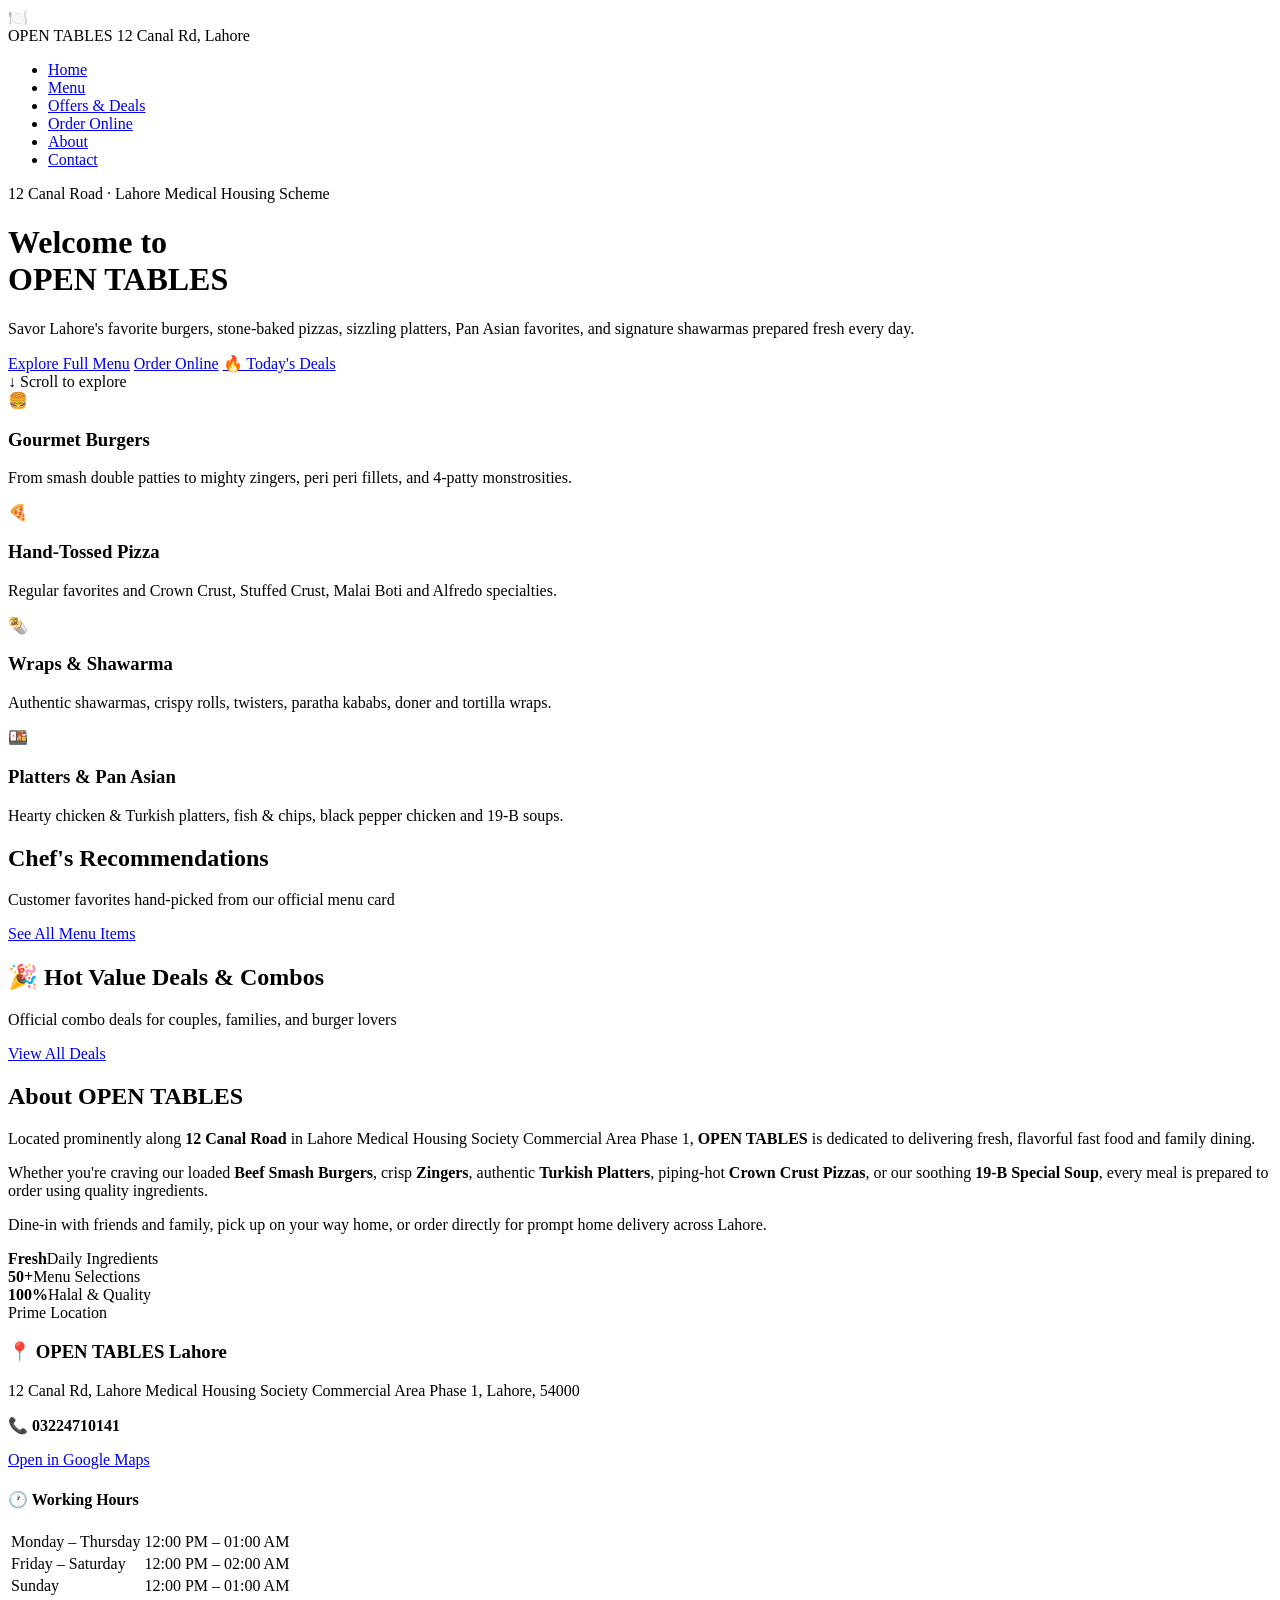
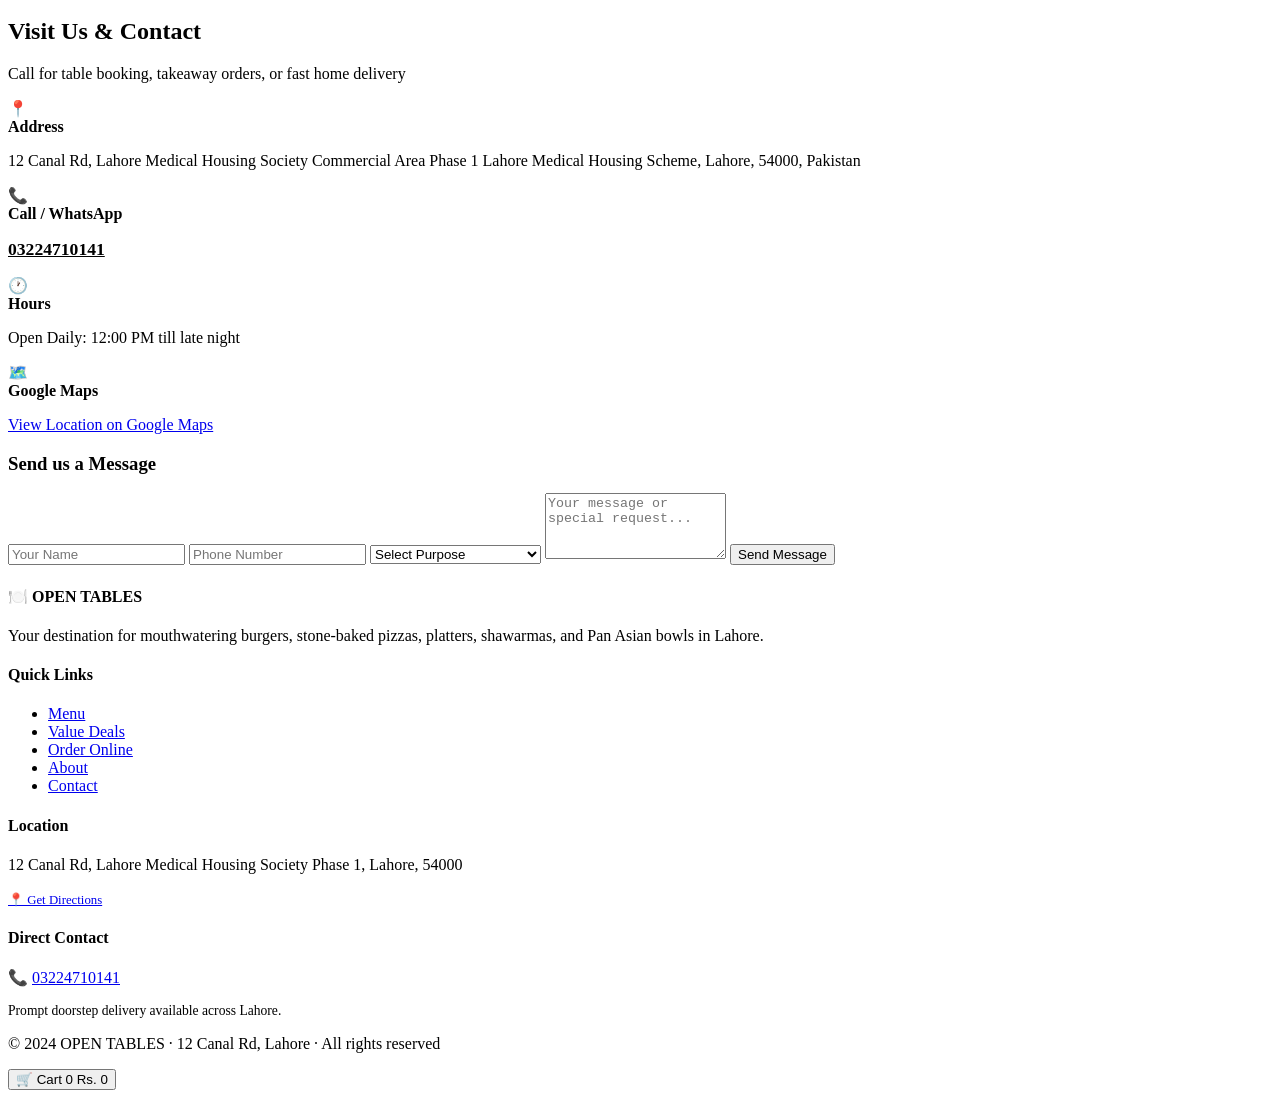
==== index.html @ c52679f9 "Add files via upload" ====
<!DOCTYPE html>
<html lang="en">
<head>
  <meta charset="UTF-8" />
  <meta name="viewport" content="width=device-width, initial-scale=1.0" />
  <title>OPEN TABLES – 12 Canal Rd, Lahore</title>
  <link rel="stylesheet" href="css/style.css" />
  <link rel="preconnect" href="https://fonts.googleapis.com" />
  <link href="https://fonts.googleapis.com/css2?family=Playfair+Display:wght@400;700&family=Lato:wght@300;400;700&display=swap" rel="stylesheet" />
</head>
<body>

<!-- ===== NAVBAR ===== -->
<nav class="navbar" id="navbar">
  <div class="nav-brand">
    <span class="brand-logo">🍽️</span>
    <div>
      <span class="brand-name">OPEN TABLES</span>
      <span class="brand-tagline">12 Canal Rd, Lahore</span>
    </div>
  </div>
  <ul class="nav-links" id="navLinks">
    <li><a href="index.html" class="active">Home</a></li>
    <li><a href="menu.html">Menu</a></li>
    <li><a href="offers.html">Offers & Deals</a></li>
    <li><a href="order.html">Order Online</a></li>
    <li><a href="#about">About</a></li>
    <li><a href="#contact">Contact</a></li>
  </ul>
</nav>

<!-- ===== HERO ===== -->
<header class="hero" id="home">
  <div class="hero-overlay"></div>
  <div class="hero-content">
    <p class="hero-subtitle">12 Canal Road · Lahore Medical Housing Scheme</p>
    <h1 class="hero-title">Welcome to<br/><span>OPEN TABLES</span></h1>
    <p class="hero-desc">Savor Lahore's favorite burgers, stone-baked pizzas, sizzling platters, Pan Asian favorites, and signature shawarmas prepared fresh every day.</p>
    <div class="hero-btns">
      <a href="menu.html" class="btn btn-primary">Explore Full Menu</a>
      <a href="order.html" class="btn btn-outline">Order Online</a>
      <a href="offers.html" class="btn btn-outline">🔥 Today's Deals</a>
    </div>
  </div>
  <div class="hero-scroll-indicator">↓ Scroll to explore</div>
</header>

<!-- ===== HIGHLIGHTS ===== -->
<section class="highlights">
  <div class="container">
    <div class="highlight-card">
      <span class="hi-icon">🍔</span>
      <h3>Gourmet Burgers</h3>
      <p>From smash double patties to mighty zingers, peri peri fillets, and 4-patty monstrosities.</p>
    </div>
    <div class="highlight-card">
      <span class="hi-icon">🍕</span>
      <h3>Hand-Tossed Pizza</h3>
      <p>Regular favorites and Crown Crust, Stuffed Crust, Malai Boti and Alfredo specialties.</p>
    </div>
    <div class="highlight-card">
      <span class="hi-icon">🌯</span>
      <h3>Wraps & Shawarma</h3>
      <p>Authentic shawarmas, crispy rolls, twisters, paratha kababs, doner and tortilla wraps.</p>
    </div>
    <div class="highlight-card">
      <span class="hi-icon">🍱</span>
      <h3>Platters & Pan Asian</h3>
      <p>Hearty chicken & Turkish platters, fish & chips, black pepper chicken and 19-B soups.</p>
    </div>
  </div>
</section>

<!-- ===== FEATURED DISHES ===== -->
<section class="featured" id="featured">
  <div class="container">
    <div class="section-header">
      <h2>Chef's Recommendations</h2>
      <p>Customer favorites hand-picked from our official menu card</p>
    </div>
    <div class="dishes-grid" id="featuredDishes">
      <!-- Populated by JS from data.js -->
    </div>
    <div class="section-footer">
      <a href="menu.html" class="btn btn-primary">See All Menu Items</a>
    </div>
  </div>
</section>

<!-- ===== CURRENT OFFERS PREVIEW ===== -->
<section class="offers-preview" id="offers-preview">
  <div class="container">
    <div class="section-header">
      <h2>🎉 Hot Value Deals & Combos</h2>
      <p>Official combo deals for couples, families, and burger lovers</p>
    </div>
    <div class="offers-grid" id="homeOffersGrid">
      <!-- Populated by JS -->
    </div>
    <div class="section-footer">
      <a href="offers.html" class="btn btn-primary">View All Deals</a>
    </div>
  </div>
</section>

<!-- ===== ABOUT ===== -->
<section class="about-section" id="about">
  <div class="container about-grid">
    <div class="about-text">
      <h2>About OPEN TABLES</h2>
      <p>Located prominently along <strong>12 Canal Road</strong> in Lahore Medical Housing Society Commercial Area Phase 1, <strong>OPEN TABLES</strong> is dedicated to delivering fresh, flavorful fast food and family dining.</p>
      <p>Whether you're craving our loaded <strong>Beef Smash Burgers</strong>, crisp <strong>Zingers</strong>, authentic <strong>Turkish Platters</strong>, piping-hot <strong>Crown Crust Pizzas</strong>, or our soothing <strong>19-B Special Soup</strong>, every meal is prepared to order using quality ingredients.</p>
      <p>Dine-in with friends and family, pick up on your way home, or order directly for prompt home delivery across Lahore.</p>
      <div class="about-stats">
        <div class="stat"><strong>Fresh</strong><span>Daily Ingredients</span></div>
        <div class="stat"><strong>50+</strong><span>Menu Selections</span></div>
        <div class="stat"><strong>100%</strong><span>Halal & Quality</span></div>
      </div>
    </div>
    <div class="about-visual">
      <div class="visual-box">
        <div class="visual-badge">Prime Location</div>
        <h3>📍 OPEN TABLES Lahore</h3>
        <p>12 Canal Rd, Lahore Medical Housing Society Commercial Area Phase 1, Lahore, 54000</p>
        <p style="margin-top:0.5rem;color:var(--gold);font-weight:700;">📞 03224710141</p>
        <a href="https://maps.app.goo.gl/im5g5WJNsADPqmjK8" target="_blank" rel="noopener noreferrer" class="btn btn-primary" style="margin-top:1rem;">Open in Google Maps</a>
      </div>
      <div class="visual-hours">
        <h4>🕐 Working Hours</h4>
        <table>
          <tr><td>Monday – Thursday</td><td>12:00 PM – 01:00 AM</td></tr>
          <tr><td>Friday – Saturday</td><td>12:00 PM – 02:00 AM</td></tr>
          <tr><td>Sunday</td><td>12:00 PM – 01:00 AM</td></tr>
        </table>
      </div>
    </div>
  </div>
</section>

<!-- ===== CONTACT ===== -->
<section class="contact-section" id="contact">
  <div class="container">
    <div class="section-header">
      <h2>Visit Us & Contact</h2>
      <p>Call for table booking, takeaway orders, or fast home delivery</p>
    </div>
    <div class="contact-grid">
      <div class="contact-info">
        <div class="contact-item">
          <span>📍</span>
          <div>
            <strong>Address</strong>
            <p>12 Canal Rd, Lahore Medical Housing Society Commercial Area Phase 1 Lahore Medical Housing Scheme, Lahore, 54000, Pakistan</p>
          </div>
        </div>
        <div class="contact-item">
          <span>📞</span>
          <div>
            <strong>Call / WhatsApp</strong>
            <p><a href="tel:03224710141" style="font-weight:700;font-size:1.1rem;color:var(--gold);">03224710141</a></p>
          </div>
        </div>
        <div class="contact-item">
          <span>🕐</span>
          <div>
            <strong>Hours</strong>
            <p>Open Daily: 12:00 PM till late night</p>
          </div>
        </div>
        <div class="contact-item">
          <span>🗺️</span>
          <div>
            <strong>Google Maps</strong>
            <p><a href="https://maps.app.goo.gl/im5g5WJNsADPqmjK8" target="_blank" rel="noopener noreferrer">View Location on Google Maps</a></p>
          </div>
        </div>
      </div>
      <form class="contact-form" id="contactForm">
        <h3>Send us a Message</h3>
        <input type="text" placeholder="Your Name" required id="cName" />
        <input type="tel" placeholder="Phone Number" required id="cPhone" />
        <select id="cSubject">
          <option value="">Select Purpose</option>
          <option>Takeaway Order</option>
          <option>Table Reservation</option>
          <option>Party / Event Catering</option>
          <option>Feedback & Suggestions</option>
        </select>
        <textarea placeholder="Your message or special request..." rows="4" id="cMessage" required></textarea>
        <button type="submit" class="btn btn-primary">Send Message</button>
        <div class="form-success" id="formSuccess" style="display:none;">✅ Thank you! We received your message and will call you back shortly.</div>
      </form>
    </div>
  </div>
</section>

<!-- ===== FOOTER ===== -->
<footer class="footer">
  <div class="container footer-grid">
    <div>
      <h4>🍽️ OPEN TABLES</h4>
      <p>Your destination for mouthwatering burgers, stone-baked pizzas, platters, shawarmas, and Pan Asian bowls in Lahore.</p>
    </div>
    <div>
      <h4>Quick Links</h4>
      <ul>
        <li><a href="menu.html">Menu</a></li>
        <li><a href="offers.html">Value Deals</a></li>
        <li><a href="order.html">Order Online</a></li>
        <li><a href="#about">About</a></li>
        <li><a href="#contact">Contact</a></li>
      </ul>
    </div>
    <div>
      <h4>Location</h4>
      <p>12 Canal Rd, Lahore Medical Housing Society Phase 1, Lahore, 54000</p>
      <a href="https://maps.app.goo.gl/im5g5WJNsADPqmjK8" target="_blank" rel="noopener noreferrer" class="btn btn-outline" style="margin-top:0.75rem;font-size:0.8rem;">📍 Get Directions</a>
    </div>
    <div>
      <h4>Direct Contact</h4>
      <p>📞 <a href="tel:03224710141">03224710141</a></p>
      <p style="margin-top:0.5rem;color:var(--text-muted);font-size:0.85rem;">Prompt doorstep delivery available across Lahore.</p>
    </div>
  </div>
  <div class="footer-bottom">
    <p>© 2024 OPEN TABLES · 12 Canal Rd, Lahore · All rights reserved</p>
  </div>
</footer>

<!-- Bottom-Right Floating Cart Button -->
<button class="cart-float" id="cartFloatBtn" onclick="window.location='order.html'">
  🛒 <span class="cart-float-text">Cart</span> <span class="cart-float-count cart-count-badge">0</span> <span class="cart-float-total">Rs. 0</span>
</button>

<script src="js/data.js"></script>
<script src="js/app.js"></script>
</body>
</html>
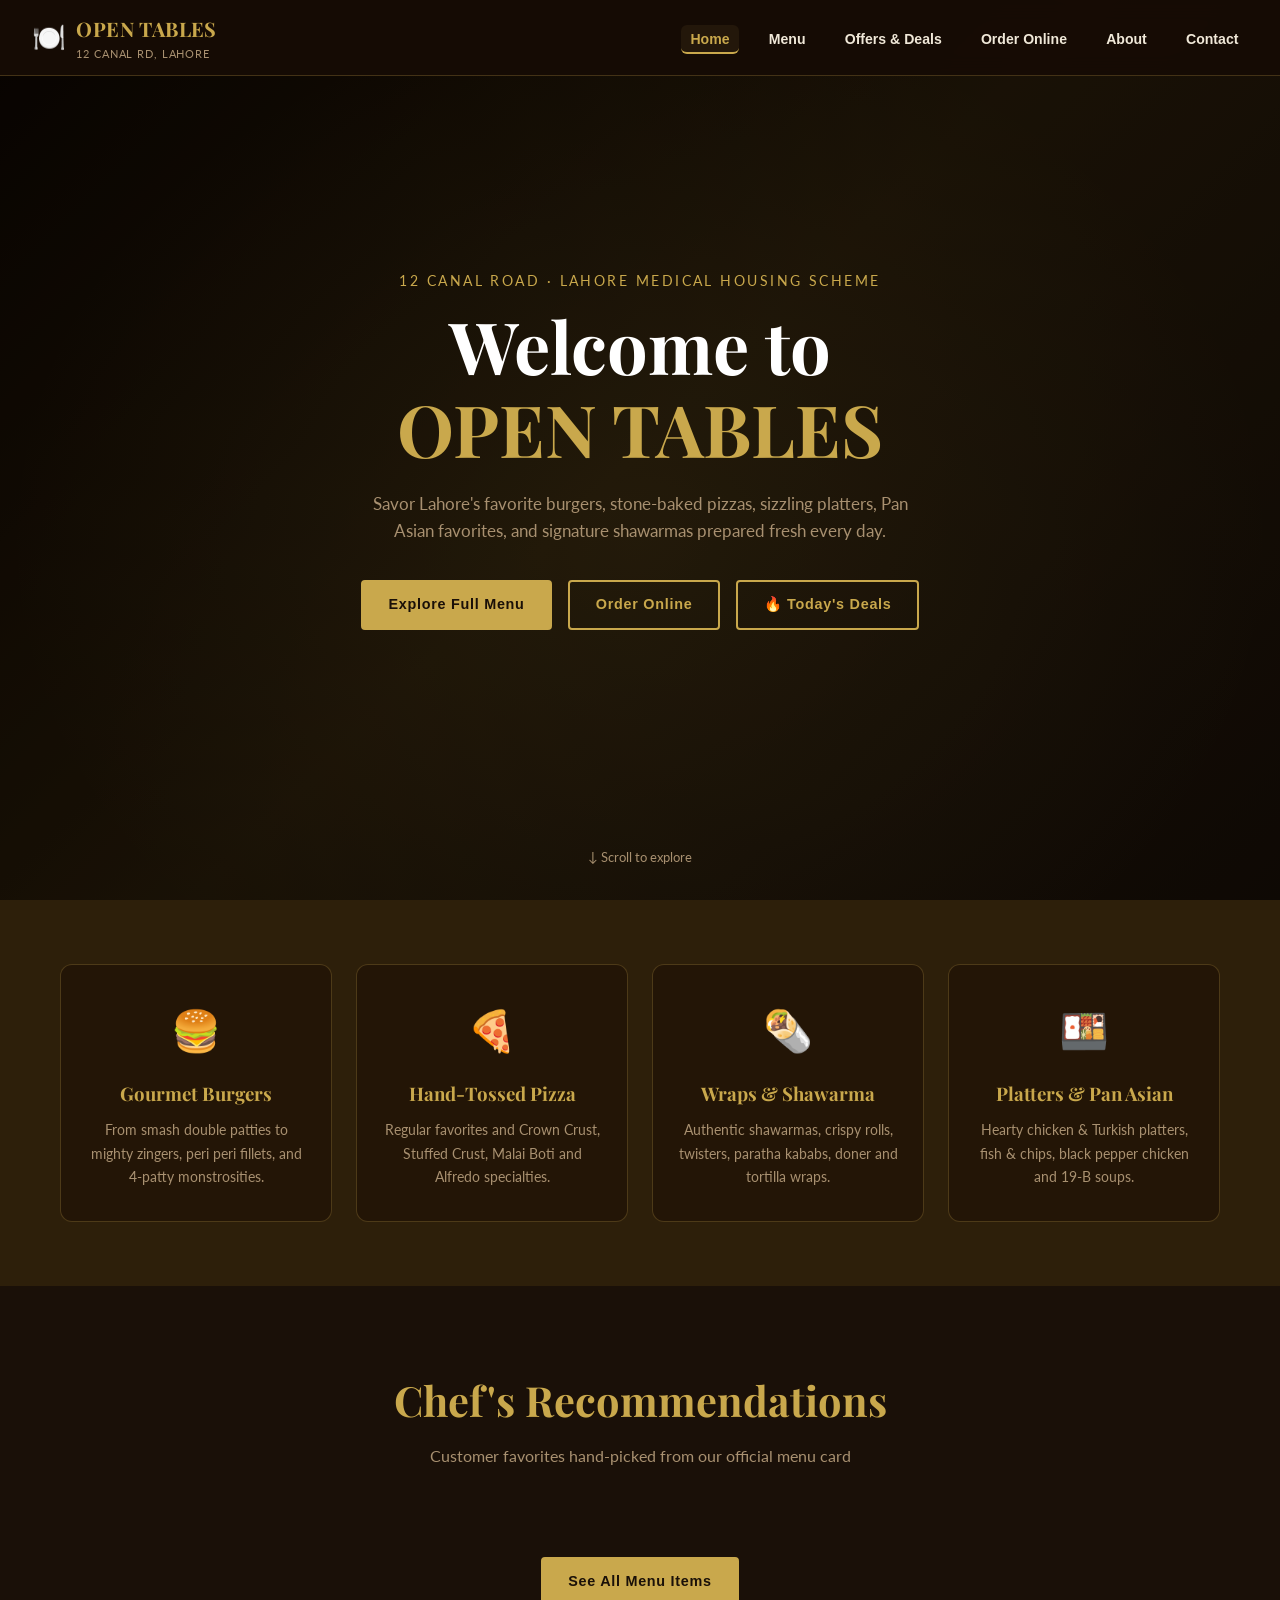
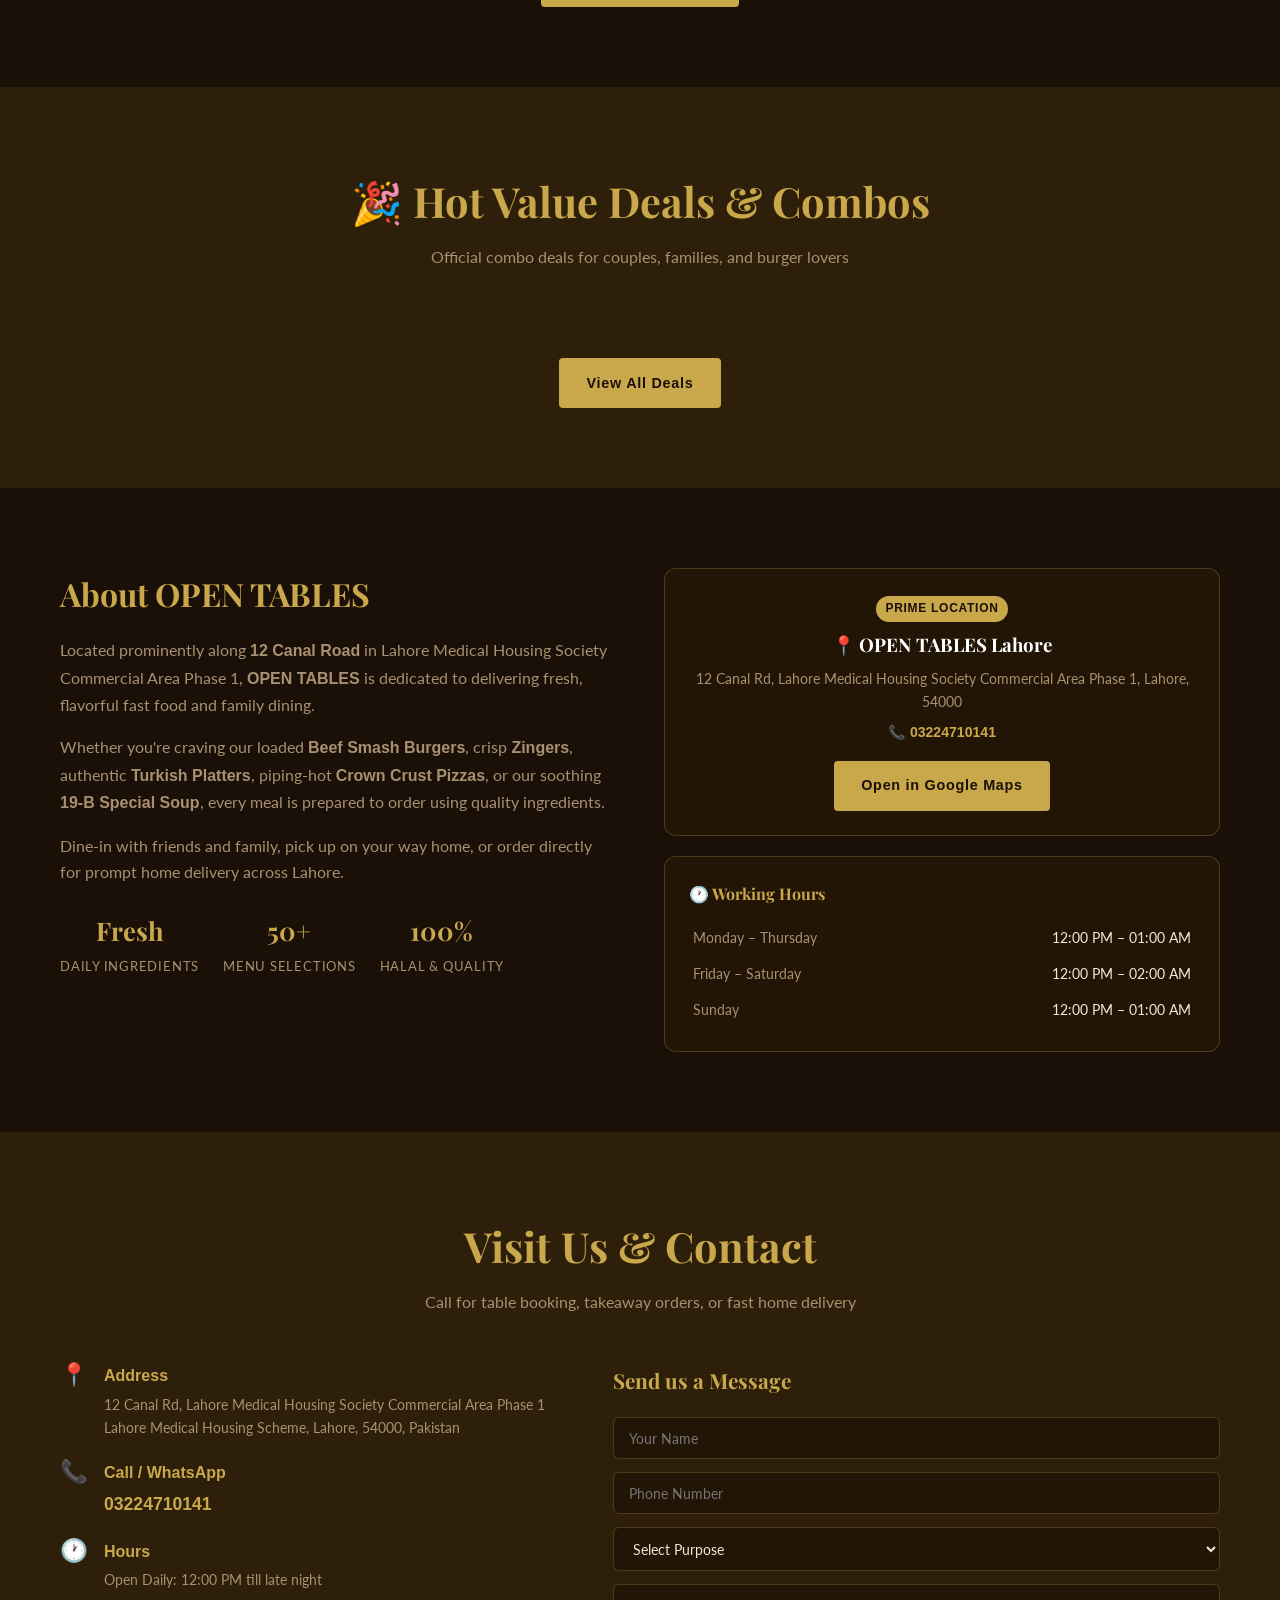
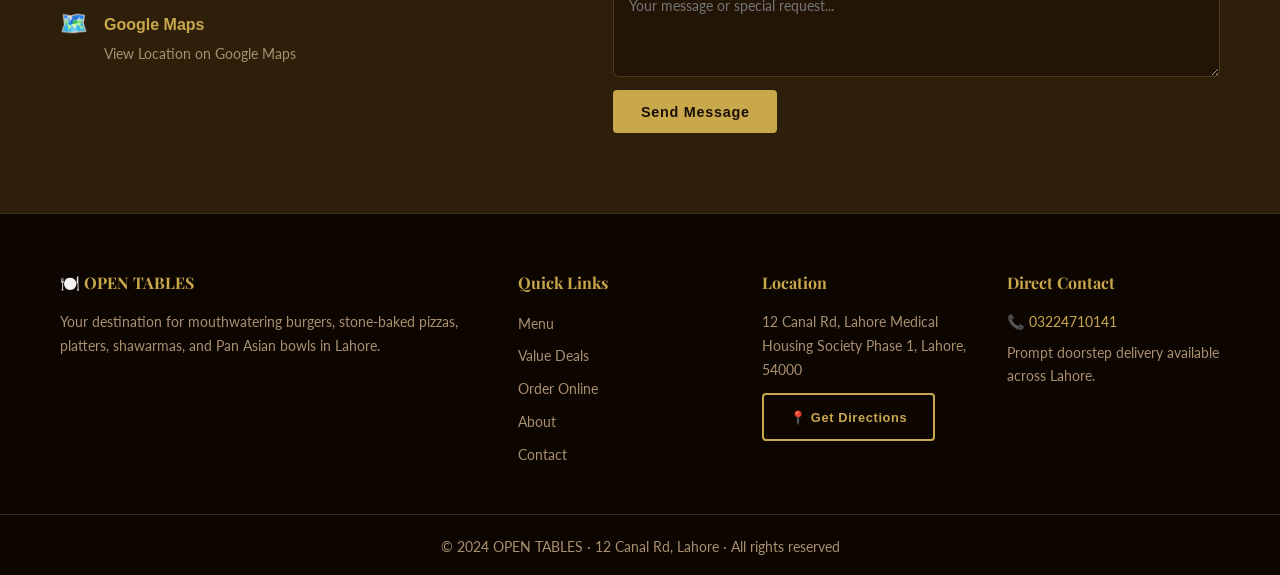
==== commit dd6950be: "Update index.html" ====
--- a/index.html
+++ b/index.html
@@ -4,7 +4,7 @@
   <meta charset="UTF-8" />
   <meta name="viewport" content="width=device-width, initial-scale=1.0" />
   <title>OPEN TABLES – 12 Canal Rd, Lahore</title>
-  <link rel="stylesheet" href="css/style.css" />
+  <link rel="stylesheet" href="/css/style.css" />
   <link rel="preconnect" href="https://fonts.googleapis.com" />
   <link href="https://fonts.googleapis.com/css2?family=Playfair+Display:wght@400;700&family=Lato:wght@300;400;700&display=swap" rel="stylesheet" />
 </head>
--- a/css/style.css
+++ b/css/style.css
@@ -0,0 +1,658 @@
+/* ===========================
+   COOCO'S DEN – Main Stylesheet
+   =========================== */
+
+*, *::before, *::after { box-sizing: border-box; margin: 0; padding: 0; }
+
+:root {
+  --gold: #c9a84c;
+  --gold-light: #e8c96d;
+  --dark: #1a1008;
+  --dark2: #2d1f0a;
+  --text: #f0e8d8;
+  --text-muted: #a89070;
+  --white: #fff;
+  --red: #b22222;
+  --card-bg: #231506;
+  --border: rgba(201,168,76,0.25);
+}
+
+html { scroll-behavior: smooth; }
+
+body {
+  font-family: 'Lato', sans-serif;
+  background: var(--dark);
+  color: var(--text);
+  line-height: 1.65;
+  overflow-x: hidden;
+}
+
+a { color: var(--gold); text-decoration: none; transition: color .2s; }
+a:hover { color: var(--gold-light); }
+
+h1,h2,h3,h4 { font-family: 'Playfair Display', serif; }
+
+.container { max-width: 1200px; margin: 0 auto; padding: 0 1.25rem; }
+
+/* ===== BUTTONS ===== */
+.btn {
+  display: inline-block;
+  padding: .7rem 1.6rem;
+  border-radius: 4px;
+  font-weight: 700;
+  font-size: .9rem;
+  letter-spacing: .05em;
+  cursor: pointer;
+  transition: all .25s;
+  border: 2px solid transparent;
+  text-align: center;
+}
+.btn-primary {
+  background: var(--gold);
+  color: var(--dark);
+  border-color: var(--gold);
+}
+.btn-primary:hover { background: var(--gold-light); border-color: var(--gold-light); color: var(--dark); }
+.btn-outline {
+  background: transparent;
+  color: var(--gold);
+  border-color: var(--gold);
+}
+.btn-outline:hover { background: var(--gold); color: var(--dark); }
+.btn-danger { background: #c0392b; color: #fff; border-color: #c0392b; }
+.btn-danger:hover { background: #a93226; }
+.btn-sm { padding: .4rem 1rem; font-size: .8rem; }
+
+/* ===== NAVBAR ===== */
+.navbar {
+  position: fixed; top: 0; left: 0; right: 0; z-index: 1000;
+  display: flex; align-items: center; justify-content: space-between;
+  padding: .75rem 2rem;
+  background: rgba(22,12,5,0.96);
+  backdrop-filter: blur(10px);
+  border-bottom: 1px solid var(--border);
+  transition: box-shadow .3s;
+}
+.navbar.scrolled { box-shadow: 0 4px 20px rgba(0,0,0,.7); }
+.nav-brand { display: flex; align-items: center; gap: .65rem; }
+.brand-logo { font-size: 1.7rem; }
+.brand-name { display: block; font-family: 'Playfair Display', serif; font-size: 1.25rem; color: var(--gold); font-weight: 700; letter-spacing: 0.02em; }
+.brand-tagline { display: block; font-size: .68rem; color: var(--text-muted); letter-spacing: .08em; text-transform: uppercase; }
+
+/* Horizontal navigation for all screens - NO 3 lines menu */
+.nav-toggle { display: none !important; }
+.nav-links {
+  display: flex; gap: 1.25rem; list-style: none; align-items: center;
+  margin: 0; padding: 0;
+}
+.nav-links a {
+  color: var(--text); font-size: .88rem; font-weight: 600;
+  padding: .35rem .6rem; border-radius: 6px;
+  border-bottom: 2px solid transparent; transition: all .2s;
+  white-space: nowrap;
+}
+.nav-links a:hover, .nav-links a.active {
+  color: var(--gold); border-bottom-color: var(--gold);
+  background: rgba(201,168,76,0.08);
+}
+
+@media (max-width: 768px) {
+  .navbar {
+    padding: .5rem .75rem;
+    flex-direction: column;
+    gap: .4rem;
+    align-items: center;
+  }
+  .nav-brand {
+    justify-content: center;
+    text-align: center;
+  }
+  .nav-links {
+    width: 100%;
+    justify-content: center;
+    gap: .35rem;
+    overflow-x: auto;
+    -webkit-overflow-scrolling: touch;
+    scrollbar-width: none;
+    padding: .2rem 0;
+  }
+  .nav-links::-webkit-scrollbar { display: none; }
+  .nav-links a {
+    font-size: .8rem;
+    padding: .25rem .45rem;
+  }
+  .page-hero {
+    padding-top: 8rem !important;
+  }
+}
+
+/* ===== HERO ===== */
+.hero {
+  position: relative;
+  min-height: 100vh;
+  display: flex; align-items: center; justify-content: center;
+  background: linear-gradient(135deg, #0d0500 0%, #2d1f0a 50%, #1a1008 100%);
+  overflow: hidden;
+  text-align: center;
+}
+.hero::before {
+  content: '';
+  position: absolute; inset: 0;
+  background: radial-gradient(ellipse at 50% 60%, rgba(201,168,76,0.12) 0%, transparent 70%);
+}
+.hero-overlay { position: absolute; inset: 0; background: rgba(0,0,0,.45); }
+.hero-content { position: relative; z-index: 2; max-width: 720px; padding: 2rem; }
+.hero-subtitle { color: var(--gold); font-size: .85rem; letter-spacing: .18em; text-transform: uppercase; margin-bottom: .75rem; }
+.hero-title { font-size: clamp(2.4rem, 6vw, 4.5rem); font-weight: 700; line-height: 1.15; color: var(--white); margin-bottom: 1.25rem; }
+.hero-title span { color: var(--gold); }
+.hero-desc { font-size: 1.05rem; color: var(--text-muted); margin-bottom: 2.2rem; max-width: 560px; margin-left: auto; margin-right: auto; }
+.hero-btns { display: flex; gap: 1rem; justify-content: center; flex-wrap: wrap; }
+.hero-scroll-indicator { position: absolute; bottom: 2rem; left: 50%; transform: translateX(-50%); color: var(--text-muted); font-size: .8rem; animation: bounce 2s infinite; z-index: 2; }
+@keyframes bounce { 0%,100%{transform:translateX(-50%) translateY(0)}50%{transform:translateX(-50%) translateY(8px)} }
+
+/* ===== SECTION SHARED ===== */
+section { padding: 5rem 0; }
+.section-header { text-align: center; margin-bottom: 3rem; }
+.section-header h2 { font-size: clamp(1.8rem, 4vw, 2.6rem); color: var(--gold); margin-bottom: .5rem; }
+.section-header p { color: var(--text-muted); }
+.section-footer { text-align: center; margin-top: 2.5rem; }
+
+/* ===== HIGHLIGHTS ===== */
+.highlights {
+  background: var(--dark2);
+  padding: 4rem 0;
+}
+.highlights .container {
+  display: grid;
+  grid-template-columns: repeat(auto-fit, minmax(220px, 1fr));
+  gap: 1.5rem;
+}
+.highlight-card {
+  background: var(--card-bg);
+  border: 1px solid var(--border);
+  border-radius: 12px;
+  padding: 2rem 1.5rem;
+  text-align: center;
+  transition: transform .25s, box-shadow .25s;
+}
+.highlight-card:hover { transform: translateY(-6px); box-shadow: 0 12px 30px rgba(201,168,76,.15); }
+.hi-icon { font-size: 2.5rem; display: block; margin-bottom: 1rem; }
+.highlight-card h3 { color: var(--gold); margin-bottom: .5rem; }
+.highlight-card p { color: var(--text-muted); font-size: .9rem; }
+
+/* ===== DISHES GRID ===== */
+.dishes-grid {
+  display: grid;
+  grid-template-columns: repeat(auto-fill, minmax(260px, 1fr));
+  gap: 1.5rem;
+}
+.dish-card {
+  background: var(--card-bg);
+  border: 1px solid var(--border);
+  border-radius: 12px;
+  overflow: hidden;
+  transition: transform .25s, box-shadow .25s;
+  display: flex;
+  flex-direction: column;
+}
+.dish-card:hover { transform: translateY(-5px); box-shadow: 0 10px 28px rgba(201,168,76,.2); }
+.dish-img-wrap {
+  width: 100%;
+  height: 180px;
+  overflow: hidden;
+  background: #140b03;
+  position: relative;
+  display: flex;
+  align-items: center;
+  justify-content: center;
+}
+.dish-img {
+  width: 100%;
+  height: 100%;
+  object-fit: cover;
+  transition: transform 0.3s ease;
+}
+.dish-card:hover .dish-img {
+  transform: scale(1.08);
+}
+.dish-emoji { font-size: 3.5rem; padding: 1.5rem; text-align: center; background: rgba(201,168,76,.05); display: block; }
+.dish-info { padding: 1.2rem; flex: 1; display: flex; flex-direction: column; justify-content: space-between; }
+.dish-name { font-family: 'Playfair Display', serif; font-size: 1.15rem; color: var(--white); margin-bottom: .3rem; font-weight: 700; }
+.dish-desc { font-size: .85rem; color: var(--text-muted); margin-bottom: .75rem; flex: 1; }
+.dish-footer { display: flex; justify-content: space-between; align-items: center; gap: .5rem; flex-wrap: wrap; margin-top: auto; }
+.dish-price { color: var(--gold); font-weight: 700; font-size: 1.05rem; }
+.dish-badge { font-size: .7rem; padding: .2rem .55rem; border-radius: 20px; font-weight: 700; text-transform: uppercase; letter-spacing: .05em; }
+.badge-spicy { background: rgba(178,34,34,.25); color: #e74c3c; border: 1px solid #e74c3c44; }
+.badge-popular { background: rgba(201,168,76,.2); color: var(--gold); border: 1px solid var(--border); }
+.badge-veg { background: rgba(39,174,96,.2); color: #27ae60; border: 1px solid #27ae6044; }
+.dish-add-btn { background: var(--gold); color: var(--dark); border: none; padding: .45rem 1rem; border-radius: 6px; cursor: pointer; font-weight: 700; font-size: .85rem; transition: background .2s, transform .15s; }
+.dish-add-btn:hover { background: var(--gold-light); transform: scale(1.03); }
+.dish-add-btn:active { transform: scale(0.97); }
+
+/* ===== OFFERS PREVIEW ===== */
+.offers-preview { background: var(--dark2); }
+.offers-grid {
+  display: grid;
+  grid-template-columns: repeat(auto-fill, minmax(280px, 1fr));
+  gap: 1.5rem;
+}
+.offer-card {
+  background: var(--card-bg);
+  border: 2px solid var(--gold);
+  border-radius: 14px;
+  padding: 1.75rem;
+  position: relative;
+  overflow: hidden;
+  transition: transform .25s;
+}
+.offer-card:hover { transform: translateY(-4px); }
+.offer-card::before {
+  content: '';
+  position: absolute; top: 0; right: 0;
+  width: 80px; height: 80px;
+  background: var(--gold);
+  clip-path: polygon(100% 0, 100% 100%, 0 0);
+  opacity: .15;
+}
+.offer-discount {
+  display: inline-block;
+  background: var(--red);
+  color: #fff;
+  padding: .25rem .7rem;
+  border-radius: 20px;
+  font-size: .8rem;
+  font-weight: 700;
+  margin-bottom: .75rem;
+}
+.offer-card h3 { color: var(--gold); font-size: 1.15rem; margin-bottom: .4rem; }
+.offer-card p { color: var(--text-muted); font-size: .88rem; margin-bottom: .75rem; }
+.offer-validity { font-size: .78rem; color: var(--text-muted); border-top: 1px solid var(--border); padding-top: .5rem; margin-top: .5rem; }
+.offer-code { display: inline-block; background: rgba(201,168,76,.15); border: 1px dashed var(--gold); color: var(--gold); padding: .2rem .6rem; border-radius: 4px; font-family: monospace; font-size: .9rem; font-weight: 700; margin-top: .35rem; cursor: pointer; }
+.offer-code:hover { background: rgba(201,168,76,.3); }
+
+/* ===== ABOUT ===== */
+.about-section { background: var(--dark); }
+.about-grid { display: grid; grid-template-columns: 1fr 1fr; gap: 3rem; align-items: start; }
+@media (max-width: 768px) { .about-grid { grid-template-columns: 1fr; } }
+.about-text h2 { color: var(--gold); font-size: 2rem; margin-bottom: 1rem; }
+.about-text p { color: var(--text-muted); margin-bottom: 1rem; }
+.about-stats { display: flex; gap: 1.5rem; margin-top: 1.5rem; flex-wrap: wrap; }
+.stat { text-align: center; }
+.stat strong { display: block; font-size: 1.6rem; color: var(--gold); font-family: 'Playfair Display', serif; }
+.stat span { font-size: .8rem; color: var(--text-muted); text-transform: uppercase; letter-spacing: .06em; }
+.visual-box {
+  background: var(--card-bg);
+  border: 1px solid var(--border);
+  border-radius: 12px;
+  padding: 1.5rem;
+  text-align: center;
+  margin-bottom: 1.25rem;
+}
+.visual-badge { background: var(--gold); color: var(--dark); font-size: .75rem; font-weight: 700; padding: .2rem .6rem; border-radius: 20px; display: inline-block; margin-bottom: .5rem; text-transform: uppercase; letter-spacing: .06em; }
+.visual-box h3 { color: var(--white); margin-bottom: .35rem; }
+.visual-box p { color: var(--text-muted); font-size: .88rem; }
+.visual-hours {
+  background: var(--card-bg);
+  border: 1px solid var(--border);
+  border-radius: 12px;
+  padding: 1.5rem;
+}
+.visual-hours h4 { color: var(--gold); margin-bottom: .75rem; }
+.visual-hours table { width: 100%; border-collapse: collapse; font-size: .88rem; }
+.visual-hours td { padding: .4rem .25rem; color: var(--text-muted); }
+.visual-hours td:last-child { text-align: right; color: var(--text); }
+
+/* ===== CONTACT ===== */
+.contact-section { background: var(--dark2); }
+.contact-grid { display: grid; grid-template-columns: 1fr 1.2fr; gap: 3rem; }
+@media (max-width: 768px) { .contact-grid { grid-template-columns: 1fr; } }
+.contact-item { display: flex; gap: 1rem; margin-bottom: 1.25rem; }
+.contact-item > span { font-size: 1.4rem; line-height: 1; }
+.contact-item strong { display: block; color: var(--gold); margin-bottom: .2rem; }
+.contact-item p, .contact-item a { color: var(--text-muted); font-size: .9rem; }
+.contact-form h3 { color: var(--gold); margin-bottom: 1.25rem; font-size: 1.3rem; }
+.contact-form input, .contact-form select, .contact-form textarea {
+  width: 100%; display: block; margin-bottom: .85rem;
+  background: var(--card-bg);
+  border: 1px solid var(--border);
+  color: var(--text);
+  padding: .7rem .9rem;
+  border-radius: 6px;
+  font-size: .9rem;
+  font-family: 'Lato', sans-serif;
+  transition: border-color .2s;
+}
+.contact-form input:focus, .contact-form select:focus, .contact-form textarea:focus {
+  outline: none; border-color: var(--gold);
+}
+.contact-form select option { background: var(--dark2); }
+.form-success { color: #27ae60; background: rgba(39,174,96,.1); border: 1px solid #27ae60; padding: .75rem 1rem; border-radius: 6px; margin-top: .5rem; }
+
+/* ===== FOOTER ===== */
+.footer { background: #0d0500; border-top: 1px solid var(--border); padding: 3.5rem 0 1rem; }
+.footer-grid { display: grid; grid-template-columns: 2fr 1fr 1fr 1fr; gap: 2rem; margin-bottom: 2.5rem; }
+@media (max-width: 900px) { .footer-grid { grid-template-columns: 1fr 1fr; } }
+@media (max-width: 540px) { .footer-grid { grid-template-columns: 1fr; } }
+.footer h4 { color: var(--gold); margin-bottom: .85rem; font-size: 1rem; }
+.footer p { color: var(--text-muted); font-size: .88rem; line-height: 1.7; }
+.footer ul { list-style: none; }
+.footer ul li { margin-bottom: .4rem; }
+.footer ul a { color: var(--text-muted); font-size: .88rem; }
+.footer ul a:hover { color: var(--gold); }
+.social-links { display: flex; gap: .75rem; margin-top: .5rem; }
+.social-links a { display: inline-flex; align-items: center; justify-content: center; width: 36px; height: 36px; border-radius: 50%; border: 1px solid var(--border); color: var(--text-muted); font-size: .85rem; transition: all .2s; }
+.social-links a:hover { background: var(--gold); color: var(--dark); border-color: var(--gold); }
+.footer-bottom { border-top: 1px solid var(--border); padding-top: 1.25rem; text-align: center; color: var(--text-muted); font-size: .82rem; }
+
+/* ===== MENU PAGE ===== */
+.page-hero {
+  padding: 9rem 0 4rem;
+  text-align: center;
+  background: var(--dark2);
+  border-bottom: 1px solid var(--border);
+}
+.page-hero h1 { color: var(--gold); font-size: 2.8rem; }
+.page-hero p { color: var(--text-muted); margin-top: .5rem; }
+.menu-filters { display: flex; gap: .75rem; flex-wrap: wrap; margin-bottom: 2.5rem; justify-content: center; }
+.filter-btn { padding: .45rem 1.1rem; border-radius: 20px; border: 1px solid var(--border); background: transparent; color: var(--text-muted); cursor: pointer; font-size: .88rem; transition: all .2s; }
+.filter-btn:hover, .filter-btn.active { background: var(--gold); color: var(--dark); border-color: var(--gold); }
+.category-section { margin-bottom: 3.5rem; }
+.category-title { color: var(--gold); font-size: 1.4rem; border-bottom: 1px solid var(--border); padding-bottom: .5rem; margin-bottom: 1.5rem; }
+.menu-item-row {
+  display: flex; align-items: center; gap: 1rem;
+  padding: .9rem 0;
+  border-bottom: 1px solid rgba(201,168,76,.08);
+  transition: background .15s;
+}
+.menu-item-row:hover { background: rgba(201,168,76,.04); }
+.item-emoji { font-size: 1.8rem; flex-shrink: 0; }
+.item-details { flex: 1; }
+.item-name { font-family: 'Playfair Display', serif; color: var(--white); font-size: 1rem; }
+.item-desc-sm { color: var(--text-muted); font-size: .82rem; }
+.item-price-col { color: var(--gold); font-weight: 700; flex-shrink: 0; font-size: .95rem; }
+
+/* ===== ORDER PAGE ===== */
+.order-layout { display: grid; grid-template-columns: 1fr 360px; gap: 2rem; align-items: start; }
+@media (max-width: 900px) { .order-layout { grid-template-columns: 1fr; } }
+.order-menu { flex: 1; }
+.cart-panel {
+  background: var(--card-bg);
+  border: 1px solid var(--border);
+  border-radius: 14px;
+  padding: 1.5rem;
+  position: sticky;
+  top: 90px;
+}
+.cart-panel h3 { color: var(--gold); margin-bottom: 1rem; font-size: 1.2rem; }
+.cart-items { min-height: 80px; }
+.cart-item { display: flex; justify-content: space-between; align-items: center; gap: .5rem; padding: .6rem 0; border-bottom: 1px solid var(--border); font-size: .88rem; }
+.cart-item-name { color: var(--text); flex: 1; }
+.cart-qty-controls { display: flex; align-items: center; gap: .3rem; }
+.cart-qty-btn { background: var(--dark2); border: 1px solid var(--border); color: var(--gold); width: 24px; height: 24px; border-radius: 4px; cursor: pointer; font-size: 1rem; line-height: 1; display: flex; align-items: center; justify-content: center; }
+.cart-qty-btn:hover { background: var(--gold); color: var(--dark); }
+.cart-qty { min-width: 20px; text-align: center; color: var(--text); }
+.cart-item-price { color: var(--gold); font-weight: 700; min-width: 60px; text-align: right; }
+.cart-remove { background: none; border: none; color: var(--text-muted); cursor: pointer; font-size: 1.1rem; line-height: 1; padding: 0 2px; }
+.cart-remove:hover { color: #e74c3c; }
+.cart-empty { text-align: center; color: var(--text-muted); font-size: .9rem; padding: 1.5rem 0; }
+.cart-summary { margin-top: 1rem; border-top: 1px solid var(--border); padding-top: .85rem; }
+.cart-summary-row { display: flex; justify-content: space-between; font-size: .88rem; color: var(--text-muted); margin-bottom: .35rem; }
+.cart-summary-row.total { font-weight: 700; color: var(--gold); font-size: 1rem; }
+.cart-actions { margin-top: 1rem; display: flex; flex-direction: column; gap: .6rem; }
+.order-type-tabs { display: flex; gap: .5rem; margin-bottom: 1.5rem; }
+.order-type-tab { flex: 1; padding: .65rem; border: 1px solid var(--border); background: transparent; color: var(--text-muted); border-radius: 6px; cursor: pointer; font-size: .88rem; transition: all .2s; }
+.order-type-tab.active { background: var(--gold); color: var(--dark); border-color: var(--gold); font-weight: 700; }
+.order-form-fields { display: none; }
+.order-form-fields.active { display: block; }
+.order-form-fields input, .order-form-fields select, .order-form-fields textarea {
+  width: 100%; display: block; margin-bottom: .75rem;
+  background: var(--dark);
+  border: 1px solid var(--border);
+  color: var(--text);
+  padding: .65rem .85rem;
+  border-radius: 6px;
+  font-size: .88rem;
+  font-family: 'Lato', sans-serif;
+}
+.order-form-fields input:focus, .order-form-fields select:focus { outline: none; border-color: var(--gold); }
+.order-form-fields label { font-size: .82rem; color: var(--text-muted); margin-bottom: .3rem; display: block; }
+.order-coupon { display: flex; gap: .5rem; margin-bottom: .75rem; }
+.order-coupon input { flex: 1; }
+.order-success {
+  display: none;
+  background: rgba(39,174,96,.1);
+  border: 1px solid #27ae60;
+  border-radius: 10px;
+  padding: 2rem;
+  text-align: center;
+  margin-top: 1rem;
+}
+.order-success h3 { color: #27ae60; font-size: 1.4rem; margin-bottom: .5rem; }
+.order-success p { color: var(--text-muted); }
+
+/* ===== OFFERS PAGE ===== */
+.offers-hero-strip {
+  background: linear-gradient(90deg, var(--gold) 0%, #e8c96d 100%);
+  color: var(--dark);
+  text-align: center;
+  padding: .75rem;
+  font-weight: 700;
+  font-size: .9rem;
+  position: fixed; top: 0; left: 0; right: 0;
+  z-index: 1100;
+}
+.offers-hero-strip + .navbar { top: 38px; }
+
+/* ===== ADMIN LOGIN ===== */
+.admin-login-page {
+  min-height: 100vh;
+  display: flex; align-items: center; justify-content: center;
+  background: #0d0500;
+  padding: 1rem;
+}
+.login-card {
+  background: var(--card-bg);
+  border: 1px solid var(--border);
+  border-radius: 16px;
+  padding: 2.5rem 2rem;
+  width: 100%;
+  max-width: 400px;
+  text-align: center;
+}
+.login-card h2 { color: var(--gold); margin-bottom: .3rem; }
+.login-card p { color: var(--text-muted); font-size: .88rem; margin-bottom: 1.5rem; }
+.login-card input {
+  width: 100%; display: block; margin-bottom: .85rem;
+  background: var(--dark2);
+  border: 1px solid var(--border);
+  color: var(--text);
+  padding: .75rem 1rem;
+  border-radius: 6px;
+  font-size: .95rem;
+}
+.login-card input:focus { outline: none; border-color: var(--gold); }
+.login-error { color: #e74c3c; font-size: .85rem; margin-top: .5rem; display: none; }
+.login-lock { font-size: 3rem; margin-bottom: 1rem; }
+
+/* ===== ADMIN PANEL ===== */
+.admin-wrap { display: grid; grid-template-columns: 240px 1fr; min-height: 100vh; }
+@media (max-width: 900px) { .admin-wrap { grid-template-columns: 1fr; } }
+.admin-sidebar {
+  background: #0d0500;
+  border-right: 1px solid var(--border);
+  padding: 1.5rem 0;
+  position: sticky; top: 0; height: 100vh;
+  overflow-y: auto;
+}
+@media (max-width: 900px) { .admin-sidebar { position: relative; height: auto; display: flex; flex-wrap: wrap; gap: .25rem; padding: .75rem; border-right: none; border-bottom: 1px solid var(--border); } }
+.admin-sidebar-logo { text-align: center; padding: .5rem 1rem 1.5rem; border-bottom: 1px solid var(--border); margin-bottom: 1rem; }
+@media (max-width: 900px) { .admin-sidebar-logo { display: none; } }
+.admin-sidebar-logo h2 { color: var(--gold); font-size: 1rem; }
+.admin-sidebar-logo p { color: var(--text-muted); font-size: .75rem; }
+.admin-nav-item {
+  display: flex; align-items: center; gap: .6rem;
+  padding: .75rem 1.25rem;
+  color: var(--text-muted);
+  cursor: pointer;
+  transition: all .2s;
+  border-left: 3px solid transparent;
+  font-size: .9rem;
+}
+@media (max-width: 900px) { .admin-nav-item { border-left: none; border-radius: 6px; padding: .5rem .75rem; font-size: .82rem; } }
+.admin-nav-item:hover, .admin-nav-item.active { color: var(--gold); background: rgba(201,168,76,.08); border-left-color: var(--gold); }
+.admin-nav-item span.nav-icon { font-size: 1.1rem; }
+.admin-content { padding: 2rem; background: var(--dark); }
+.admin-header { display: flex; justify-content: space-between; align-items: center; margin-bottom: 2rem; padding-bottom: 1rem; border-bottom: 1px solid var(--border); }
+.admin-header h1 { color: var(--gold); font-size: 1.5rem; }
+.admin-stats { display: grid; grid-template-columns: repeat(auto-fit, minmax(150px, 1fr)); gap: 1rem; margin-bottom: 2rem; }
+.admin-stat-card { background: var(--card-bg); border: 1px solid var(--border); border-radius: 10px; padding: 1.25rem; text-align: center; }
+.admin-stat-card .stat-num { font-size: 2rem; font-family: 'Playfair Display', serif; color: var(--gold); font-weight: 700; }
+.admin-stat-card .stat-label { color: var(--text-muted); font-size: .8rem; }
+.admin-section { display: none; }
+.admin-section.active { display: block; }
+.admin-table-wrap { overflow-x: auto; }
+.admin-table { width: 100%; border-collapse: collapse; font-size: .88rem; }
+.admin-table th { background: var(--dark2); color: var(--gold); padding: .75rem 1rem; text-align: left; font-weight: 700; border-bottom: 1px solid var(--border); }
+.admin-table td { padding: .7rem 1rem; border-bottom: 1px solid rgba(201,168,76,.06); color: var(--text); vertical-align: middle; }
+.admin-table tr:hover td { background: rgba(201,168,76,.04); }
+.admin-table-actions { display: flex; gap: .4rem; flex-wrap: wrap; }
+.modal-overlay {
+  position: fixed; inset: 0; background: rgba(0,0,0,.75); z-index: 2000;
+  display: flex; align-items: center; justify-content: center;
+  padding: 1rem;
+  opacity: 0; pointer-events: none; transition: opacity .25s;
+}
+.modal-overlay.open { opacity: 1; pointer-events: all; }
+.modal-box {
+  background: var(--card-bg);
+  border: 1px solid var(--border);
+  border-radius: 14px;
+  padding: 2rem;
+  width: 100%; max-width: 500px;
+  max-height: 90vh; overflow-y: auto;
+  transform: scale(.95); transition: transform .25s;
+}
+.modal-overlay.open .modal-box { transform: scale(1); }
+.modal-box h3 { color: var(--gold); margin-bottom: 1.25rem; font-size: 1.2rem; }
+.modal-box label { font-size: .82rem; color: var(--text-muted); display: block; margin-bottom: .3rem; margin-top: .65rem; }
+.modal-box input, .modal-box select, .modal-box textarea {
+  width: 100%; display: block;
+  background: var(--dark2);
+  border: 1px solid var(--border);
+  color: var(--text);
+  padding: .65rem .85rem;
+  border-radius: 6px;
+  font-size: .9rem;
+  font-family: 'Lato', sans-serif;
+  margin-bottom: .1rem;
+}
+.modal-box input:focus, .modal-box select:focus { outline: none; border-color: var(--gold); }
+.modal-box select option { background: var(--dark2); }
+.modal-actions { display: flex; gap: .75rem; justify-content: flex-end; margin-top: 1.25rem; flex-wrap: wrap; }
+.form-row { display: grid; grid-template-columns: 1fr 1fr; gap: .75rem; }
+@media (max-width: 480px) { .form-row { grid-template-columns: 1fr; } }
+.order-status { padding: .2rem .55rem; border-radius: 12px; font-size: .78rem; font-weight: 700; text-transform: uppercase; }
+.status-pending { background: rgba(243,156,18,.2); color: #f39c12; }
+.status-preparing { background: rgba(52,152,219,.2); color: #3498db; }
+.status-ready { background: rgba(39,174,96,.2); color: #27ae60; }
+.status-delivered { background: rgba(127,140,141,.2); color: #7f8c8d; }
+.status-cancelled { background: rgba(231,76,60,.2); color: #e74c3c; }
+.toggle-switch { position: relative; display: inline-block; width: 46px; height: 24px; }
+.toggle-switch input { opacity: 0; width: 0; height: 0; }
+.slider { position: absolute; cursor: pointer; top: 0; left: 0; right: 0; bottom: 0; background: #444; border-radius: 24px; transition: .3s; }
+.slider::before { content: ''; position: absolute; height: 18px; width: 18px; left: 3px; bottom: 3px; background: #fff; border-radius: 50%; transition: .3s; }
+input:checked + .slider { background: var(--gold); }
+input:checked + .slider::before { transform: translateX(22px); }
+.notification-dot {
+  display: inline-block;
+  background: var(--red);
+  color: #fff;
+  font-size: .65rem;
+  font-weight: 700;
+  width: 18px; height: 18px;
+  border-radius: 50%;
+  text-align: center; line-height: 18px;
+  margin-left: .3rem;
+  vertical-align: middle;
+}
+
+/* ===== TOAST ===== */
+.toast {
+  position: fixed; bottom: 1.5rem; right: 1.5rem;
+  background: var(--gold); color: var(--dark);
+  padding: .85rem 1.5rem;
+  border-radius: 8px;
+  font-weight: 700;
+  z-index: 9999;
+  transform: translateY(100px);
+  opacity: 0;
+  transition: all .3s;
+  max-width: 300px;
+}
+.toast.show { transform: translateY(0); opacity: 1; }
+.toast.error { background: #e74c3c; color: #fff; }
+
+/* ===== CART FLOAT BUTTON (BOTTOM RIGHT) ===== */
+.cart-float {
+  position: fixed;
+  bottom: 1.5rem;
+  right: 1.5rem;
+  background: linear-gradient(135deg, #c9a84c 0%, #e6a834 100%);
+  color: #1a0f04;
+  border: 2px solid #fff2cb;
+  border-radius: 50px;
+  padding: .75rem 1.35rem;
+  font-weight: 800;
+  cursor: pointer;
+  display: none;
+  align-items: center;
+  gap: .65rem;
+  font-size: .95rem;
+  box-shadow: 0 8px 30px rgba(0,0,0,.6), 0 0 16px rgba(201,168,76,.4);
+  z-index: 9999;
+  transition: transform .25s ease, box-shadow .25s ease;
+  animation: cartFloatPulse 2.5s infinite;
+}
+@keyframes cartFloatPulse {
+  0%, 100% { transform: scale(1); }
+  50% { transform: scale(1.05); }
+}
+.cart-float:hover {
+  background: #f1cc65;
+  transform: scale(1.08) translateY(-2px);
+  box-shadow: 0 10px 35px rgba(0,0,0,.7), 0 0 25px rgba(201,168,76,.6);
+}
+.cart-float-count {
+  background: #b22222;
+  color: #fff;
+  border-radius: 50%;
+  min-width: 24px;
+  height: 24px;
+  display: flex;
+  align-items: center;
+  justify-content: center;
+  font-size: .78rem;
+  font-weight: 800;
+  padding: 0 4px;
+  box-shadow: 0 2px 6px rgba(0,0,0,.4);
+}
+.cart-float-total {
+  font-size: .85rem;
+  background: rgba(26,16,8,.15);
+  padding: .2rem .5rem;
+  border-radius: 12px;
+}
+
+/* ===== MOBILE RESPONSIVE ===== */
+@media (max-width: 768px) {
+  .cart-float {
+    bottom: 1.2rem;
+    right: 1.2rem;
+    padding: .7rem 1.15rem;
+    font-size: .9rem;
+  }
+}
+@media (max-width: 600px) {
+  .hero-btns { flex-direction: column; align-items: center; }
+  .admin-content { padding: 1rem; }
+}
